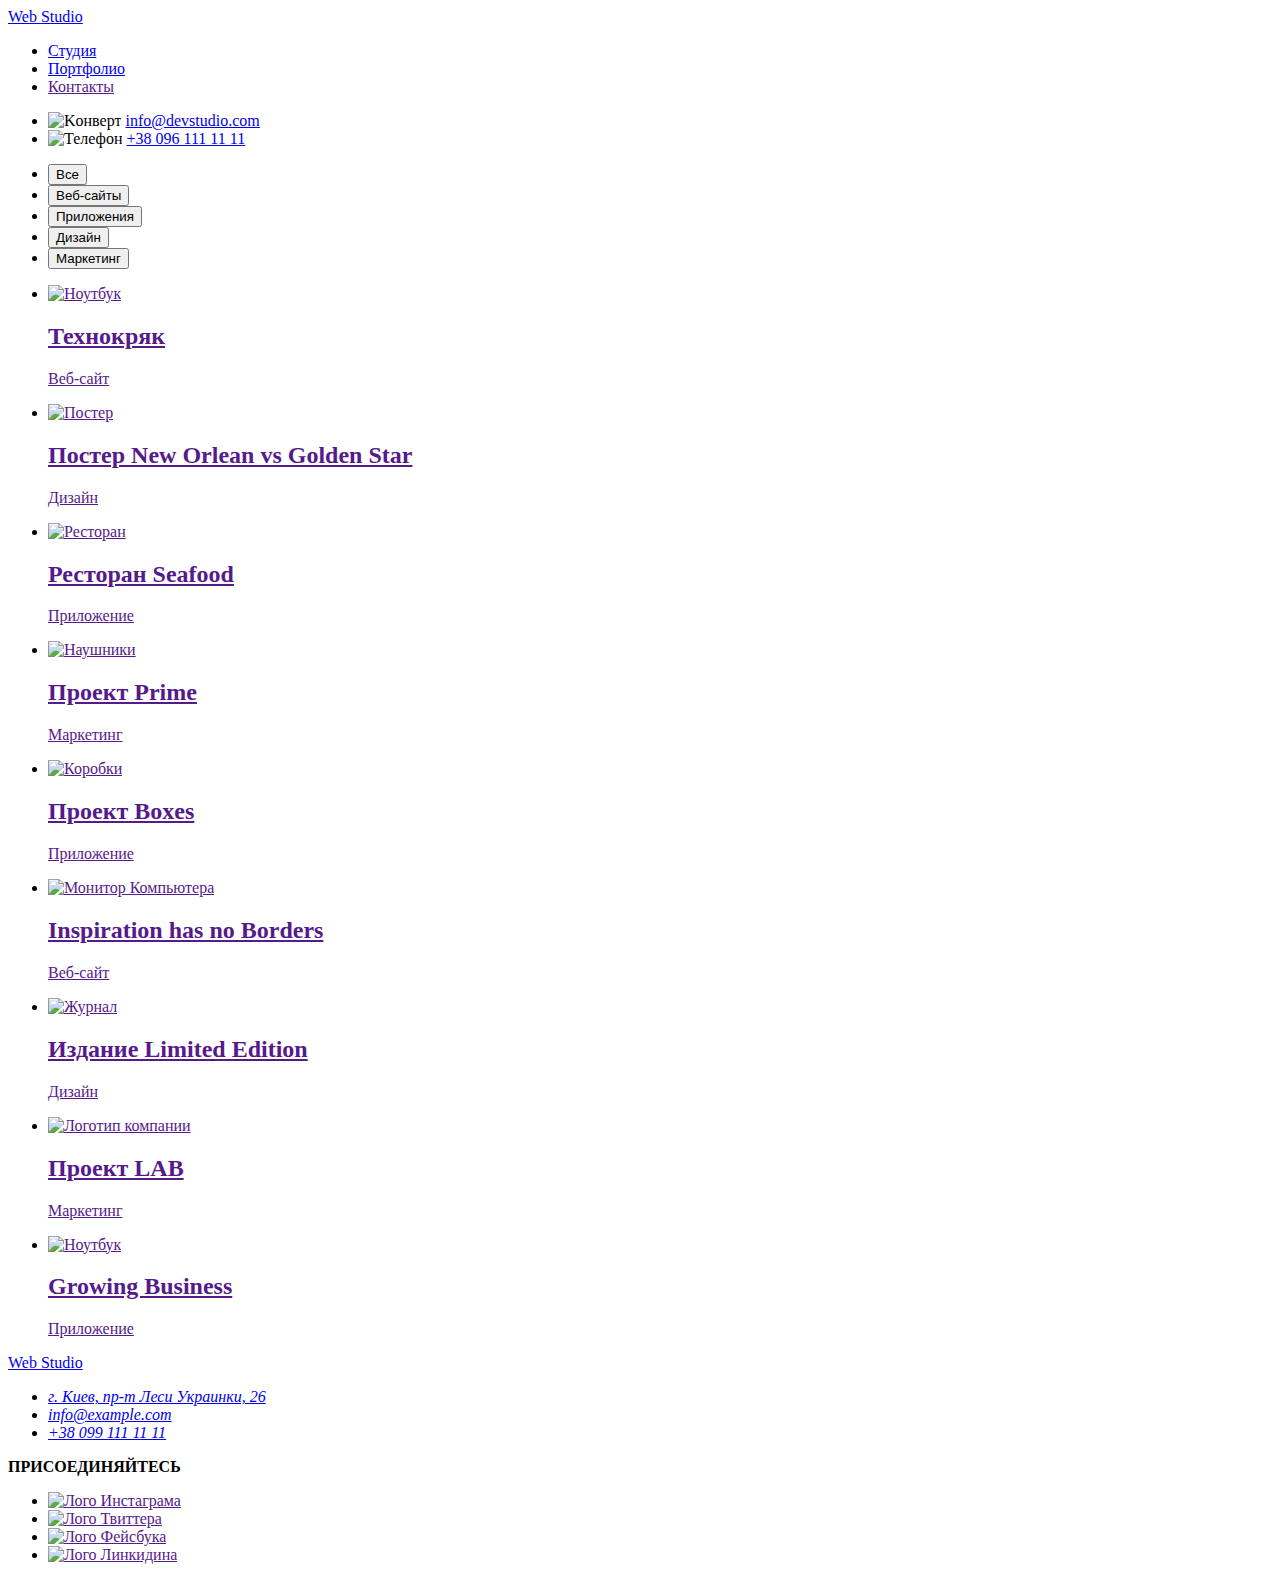
==== portfolio.html @ 47ca25a6 "Upload html and css" ====
<!DOCTYPE html>
<html lang="ru">
  <head>
    <meta charset="UTF-8" />
    <meta name="viewport" content="width=device-width, initial-scale=1.0" />
    <title>Web Studio</title>
    <link
      href="https://fonts.googleapis.com/css2?family=Raleway:wght@700&family=Roboto:wght@400;500;700;900&display=swap"
      rel="stylesheet"
    />
    <link rel="stylesheet" href="./css/normalize.css" />
    <link rel="stylesheet" href="./css/style.css" />
  </head>
  <body>
    <!--Hat of website-->
    <header class="header">
      <div class="top-navigation container">
        <nav class="top-nav">
          <a href="./index.html" aria-label="Лого" lang="en" class="logo">
            <span class="bluesidelogo"> Web </span> Studio
          </a>
          <ul class="site-nav">
            <li class="item">
              <a href="./index.html" class="link"> Студия </a>
            </li>
            <li class="item">
              <a href="./portfolio.html" class="link current">Портфолио</a>
            </li>
            <li class="item"><a href="" class="link">Контакты</a></li>
          </ul>
        </nav>
        <ul class="contacts-list">
          <li class="item">
            <img src="./img/envelope(hover)1.svg" alt="Koнверт" />
            <a href="mailto:info@devstudio.com" class="contacts">
              info@devstudio.com
            </a>
          </li>
          <li class="item">
            <img src="./img/phone1.svg" alt="Телефон" />
            <a href="tel:+380961111111" class="contacts"> +38 096 111 11 11 </a>
          </li>
        </ul>
      </div>
    </header>
    <!-- Main -->
    <main>
      <section class="portfolio-section-style">
        <h1 hidden>Portfolio</h1>
        <!--Portfolio filter-->
        <ul class="portfolio-button section">
          <li class="button-port">
            <button type="button" class="button">Все</button>
          </li>
          <li class="button-port">
            <button type="button" class="button">Веб-сайты</button>
          </li>
          <li class="button-port">
            <button type="button" class="button">Приложения</button>
          </li>
          <li class="button-port">
            <button type="button" class="button">Дизайн</button>
          </li>
          <li class="button-port">
            <button type="button" class="button">Маркетинг</button>
          </li>
        </ul>
        <!--Portfolio-->
        <ul class="portfolio-works-list">
          <li class="portfolio-works">
            <a href="" class="works">
              <img
                src="./img/portfolio/first.jpg"
                alt="Ноутбук"
                height="294"
                width="370"
              />
              <h2 class="portfolio-title">Технокряк</h2>
              <p class="section-descrp">Веб-сайт</p>
              <p hidden>
                Технокряк это современная площадка распространения коронавируса.
                Компании используют эту платформу для цифрового шпионажа и атак
                на защищённые сервера конкурентов.
              </p>
            </a>
          </li>
          <li class="portfolio-works">
            <a href="" class="works">
              <img
                src="./img/portfolio/neworlean.jpg "
                alt="Постер"
                height="294"
                width="370"
              />
              <h2 class="portfolio-title">
                Постер New Orlean vs Golden Star
              </h2>
              <p class="section-descrp">Дизайн</p>
              <p hidden>
                Технокряк это современная площадка распространения коронавируса.
                Компании используют эту платформу для цифрового шпионажа и атак
                на защищённые сервера конкурентов.
              </p>
            </a>
          </li>
          <li class="portfolio-works">
            <a href="" class="works">
              <img
                src="./img/portfolio/seafood.jpg"
                alt="Ресторан"
                height="294"
                width="370"
              />
              <h2 class="portfolio-title">Ресторан Seafood</h2>
              <p class="section-descrp">Приложение</p>
              <p hidden>
                Технокряк это современная площадка распространения коронавируса.
                Компании используют эту платформу для цифрового шпионажа и атак
                на защищённые сервера конкурентов.
              </p>
            </a>
          </li>
          <li class="portfolio-works">
            <a href="" class="works">
              <img
                src="./img/portfolio/prime.jpg"
                alt="Наушники"
                height="294"
                width="370"
              />
              <h2 class="portfolio-title">Проект Prime</h2>
              <p class="section-descrp">Маркетинг</p>
              <p hidden>
                Технокряк это современная площадка распространения коронавируса.
                Компании используют эту платформу для цифрового шпионажа и атак
                на защищённые сервера конкурентов.
              </p>
            </a>
          </li>
          <li class="portfolio-works">
            <a href="" class="works">
              <img
                src="./img/portfolio/boxes.jpg"
                alt="Коробки"
                height="294"
                width="370"
              />
              <h2 class="portfolio-title">Проект Boxes</h2>
              <p class="section-descrp">Приложение</p>
              <p hidden>
                Технокряк это современная площадка распространения коронавируса.
                Компании используют эту платформу для цифрового шпионажа и атак
                на защищённые сервера конкурентов.
              </p>
            </a>
          </li>
          <li class="portfolio-works">
            <a href="" class="works">
              <img
                src="./img/portfolio/borders.jpg"
                alt="Монитор Компьютера"
                height="294"
                width="370"
              />
              <h2 class="portfolio-title">Inspiration has no Borders</h2>
              <p class="section-descrp">Веб-сайт</p>
              <p hidden>
                Технокряк это современная площадка распространения коронавируса.
                Компании используют эту платформу для цифрового шпионажа и атак
                на защищённые сервера конкурентов.
              </p>
            </a>
          </li>
          <li class="portfolio-works">
            <a href="" class="works">
              <img
                src="./img/portfolio/edition.jpg"
                alt="Журнал"
                height="294"
                width="370"
              />
              <h2 class="portfolio-title">Издание Limited Edition</h2>
              <p class="section-descrp">Дизайн</p>
              <p hidden>
                Технокряк это современная площадка распространения коронавируса.
                Компании используют эту платформу для цифрового шпионажа и атак
                на защищённые сервера конкурентов.
              </p>
            </a>
          </li>
          <li class="portfolio-works">
            <a href="" class="works">
              <img
                src="./img/portfolio/lab.jpg"
                alt="Логотип компании"
                height="294"
                width="370"
              />
              <h2 class="portfolio-title">Проект LAB</h2>
              <p class="section-descrp">Маркетинг</p>
              <p hidden>
                Технокряк это современная площадка распространения коронавируса.
                Компании используют эту платформу для цифрового шпионажа и атак
                на защищённые сервера конкурентов.
              </p>
            </a>
          </li>
          <li class="portfolio-works">
            <a href="" class="works">
              <img
                src="./img/portfolio/business.jpg"
                alt="Ноутбук"
                height="294"
                width="370"
              />
              <h2 class="portfolio-title">Growing Business</h2>
              <p class="section-descrp">Приложение</p>
              <p hidden>
                Технокряк это современная площадка распространения коронавируса.
                Компании используют эту платформу для цифрового шпионажа и атак
                на защищённые сервера конкурентов.
              </p>
            </a>
          </li>
        </ul>
      </section>
    </main>
    <!-- Footer-->
    <footer class="footer">
      <div class="container">
        <div class="footer-logo">
          <div class="left-side-logo">
            <a href="./index.html" lang="en" class="whitelogo">
              <span class="bluesidelogo">Web</span> Studio
            </a>
          </div>
          <address class="address">
            <ul class="address-list">
              <li>
                <a
                  href="https://goo.gl/maps/Nmf4giyLiauQaxNX7"
                  target="blank"
                  class="addresslink"
                  >г. Киев, пр-т Леси Украинки, 26</a
                >
              </li>
              <li>
                <a
                  href="mailto:info@example.com"
                  class="addresslink addresscolor"
                >
                  info@example.com
                </a>
              </li>
              <li>
                <a href="tel:+380991111111" class="addresslink addresscolor">
                  +38 099 111 11 11
                </a>
              </li>
            </ul>
          </address>
        </div>
        <div class="fotter-join-us">
          <div class="join-us">
            <b class="footer-sent">
              ПРИСОЕДИНЯЙТЕСЬ
            </b>
          </div>
          <ul class="footer-social">
            <li class="footer-social-list">
              <div class="instagram">
                <a href="" aria-label="Instagram" class="social-network">
                  <img
                    src="./img/social-media/instagram 2.svg"
                    alt="Лого Инстаграма"
                  />
                </a>
              </div>
            </li>
            <li class="footer-social-list">
              <div class="twitter">
                <a href="" aria-label="Twitter" class="social-network">
                  <img
                    src="./img/social-media/twitter 1.svg"
                    alt="Лого Твиттера"
                  />
                </a>
              </div>
            </li>
            <li class="footer-social-list">
              <div class="facebook">
                <a href="" aria-label="Facebook" class="social-network">
                  <img
                    src="./img/social-media/facebook 1.svg"
                    alt="Лого Фейсбука"
                  />
                </a>
              </div>
            </li>
            <li class="footer-social-list">
              <div class="linkedin">
                <a href="" aria-label="Linkedin" class="social-network">
                  <img
                    src="./img/social-media/linkedin 1.svg"
                    alt="Лого Линкидина"
                  />
                </a>
              </div>
            </li>
          </ul>
        </div>
      </div>
    </footer>
  </body>
</html>
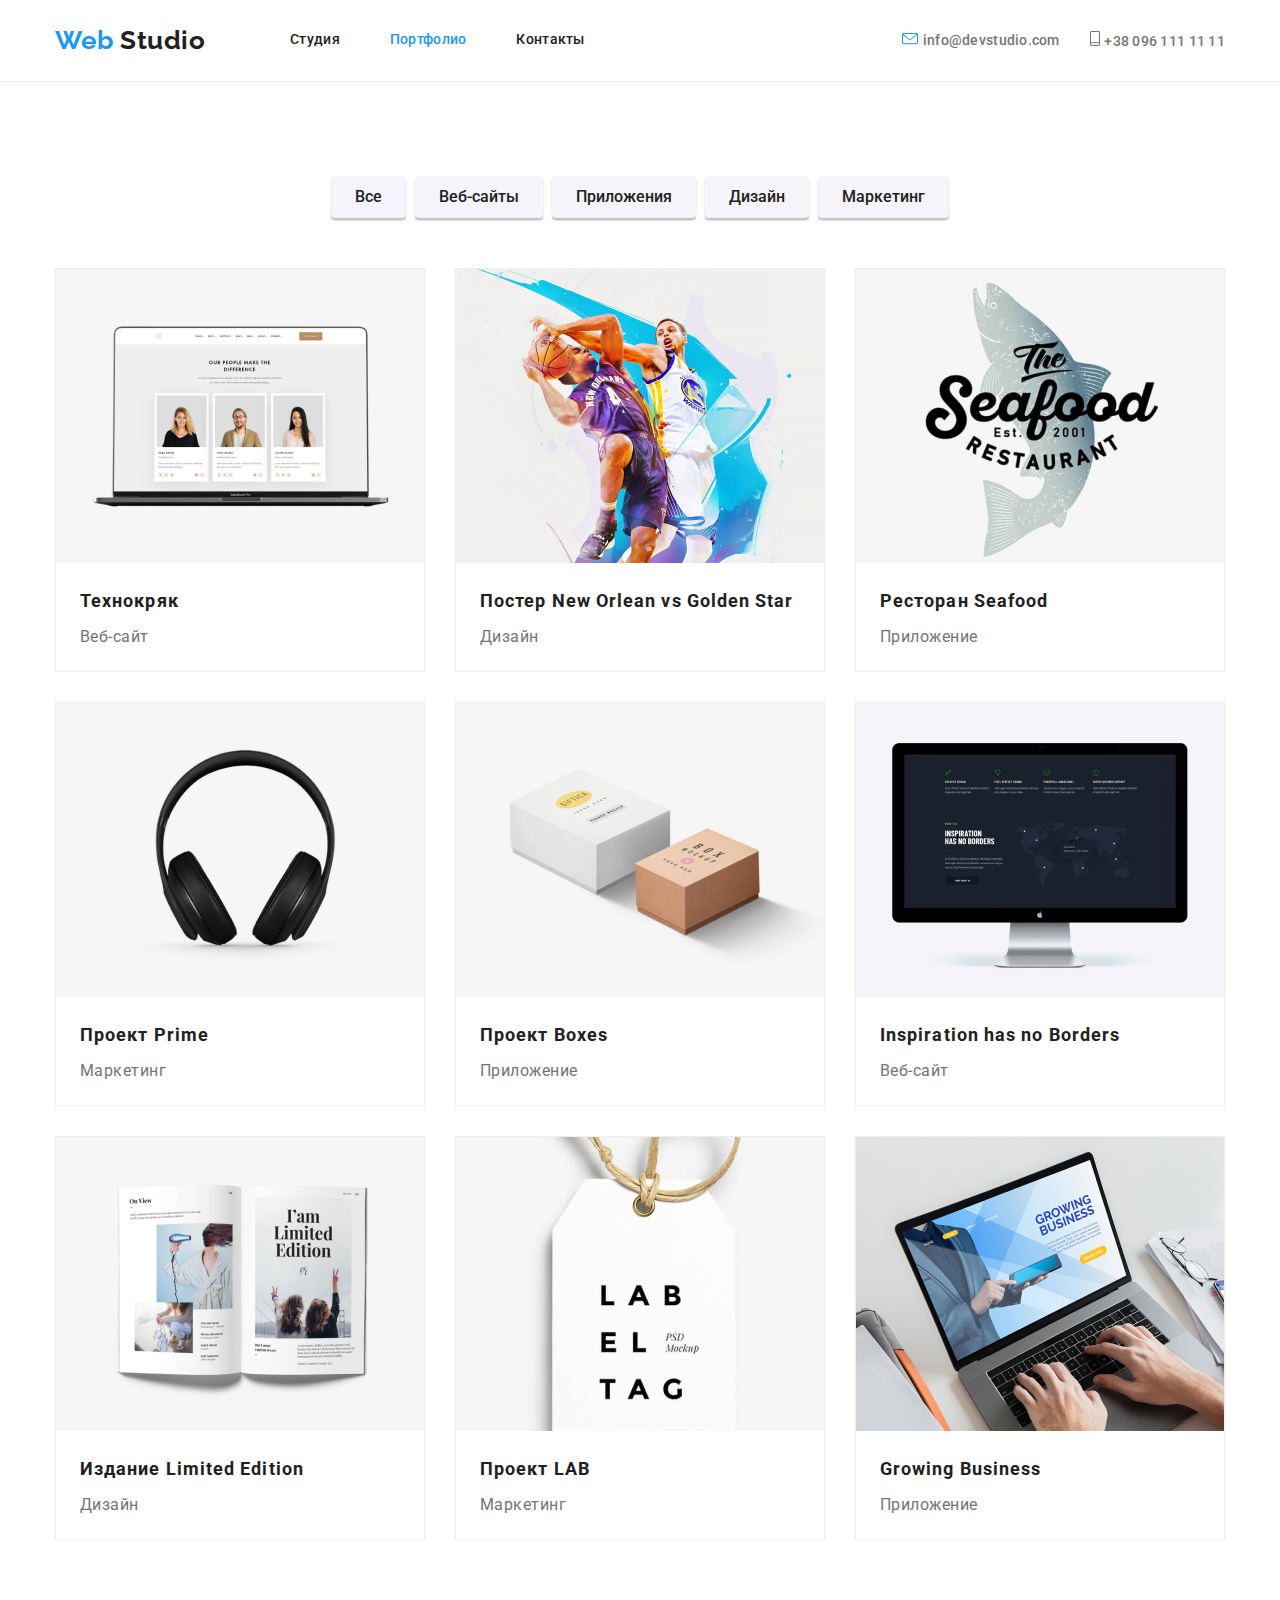
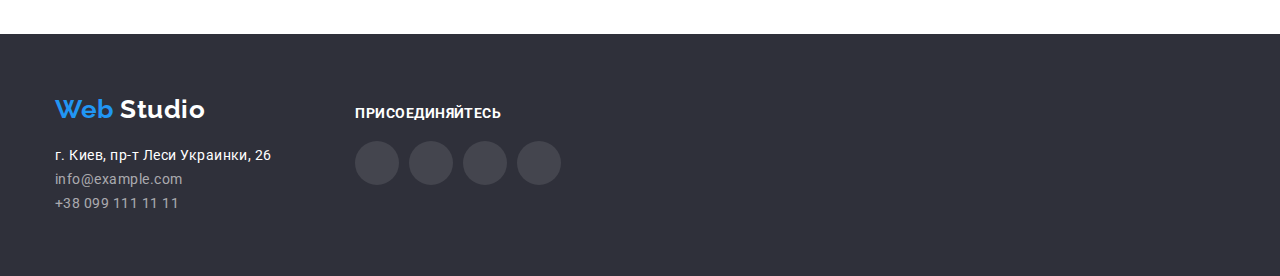
==== commit 1373fcf2: "Update html" ====
--- a/portfolio.html
+++ b/portfolio.html
@@ -268,44 +268,24 @@
           </div>
           <ul class="footer-social">
             <li class="footer-social-list">
-              <div class="instagram">
-                <a href="" aria-label="Instagram" class="social-network">
-                  <img
-                    src="./img/social-media/instagram 2.svg"
-                    alt="Лого Инстаграма"
-                  />
-                </a>
-              </div>
-            </li>
-            <li class="footer-social-list">
-              <div class="twitter">
-                <a href="" aria-label="Twitter" class="social-network">
-                  <img
-                    src="./img/social-media/twitter 1.svg"
-                    alt="Лого Твиттера"
-                  />
-                </a>
-              </div>
-            </li>
-            <li class="footer-social-list">
-              <div class="facebook">
-                <a href="" aria-label="Facebook" class="social-network">
-                  <img
-                    src="./img/social-media/facebook 1.svg"
-                    alt="Лого Фейсбука"
-                  />
-                </a>
-              </div>
-            </li>
-            <li class="footer-social-list">
-              <div class="linkedin">
-                <a href="" aria-label="Linkedin" class="social-network">
-                  <img
-                    src="./img/social-media/linkedin 1.svg"
-                    alt="Лого Линкидина"
-                  />
-                </a>
-              </div>
+              <a
+                href=""
+                aria-label="Instagram"
+                class="social-network instagram"
+              >
+              </a>
+            </li>
+            <li class="footer-social-list">
+              <a href="" aria-label="Twitter" class="social-network twitter">
+              </a>
+            </li>
+            <li class="footer-social-list">
+              <a href="" aria-label="Facebook" class="social-network facebook">
+              </a>
+            </li>
+            <li class="footer-social-list">
+              <a href="" aria-label="Linkedin" class="social-network linkedin">
+              </a>
             </li>
           </ul>
         </div>
--- a/css/style.css
+++ b/css/style.css
@@ -0,0 +1,625 @@
+:root {
+  --main-font: "Roboto", sans-serif;
+  --secondary-font: "Raleway", sans-serif;
+  --primary-text-color: #757575;
+  --title-text-color: #212121;
+  --accent-color: #2196f3;
+  --background-color: #ffffff;
+  --backgroud-our-team: #f5f4fa;
+  --fotter-color: #2f303a;
+}
+html {
+  box-sizing: border-box;
+}
+body {
+  color: var(--primary-text-color);
+  background-color: var(--background-color);
+
+  font-family: var(--main-font);
+  letter-spacing: 0.03em;
+}
+ul {
+  margin: 0;
+  padding: 0;
+  list-style: none;
+  font-family: var(--main-font);
+}
+.examples img,
+.features img,
+.our-job img,
+.our-people img,
+.social-media-team img,
+.our-clients img,
+.portfolio-works img {
+  display: block;
+}
+.container {
+  width: 1170px;
+  padding-right: 15px;
+  padding-left: 15px;
+  margin-left: auto;
+  margin-right: auto;
+}
+.button,
+.hero-button {
+  font-family: inherit;
+
+  cursor: pointer;
+}
+/* Logo */
+.logo,
+.whitelogo {
+  color: var(--title-text-color);
+
+  font-family: var(--secondary-font);
+  font-style: normal;
+  letter-spacing: 0.02em;
+  font-weight: 700;
+  font-size: 26px;
+  line-height: 1.19;
+  text-decoration: none;
+}
+.bluesidelogo {
+  color: var(--accent-color);
+  font-style: normal;
+}
+/* Site Nav */
+.header {
+  border-bottom: 1px solid #ececec;
+}
+
+.top-nav {
+  display: flex;
+  align-items: center;
+}
+.top-navigation {
+  display: flex;
+  align-items: center;
+  justify-content: center;
+
+  padding-top: 25px;
+  padding-bottom: 25px;
+}
+.site-nav {
+  display: flex;
+  margin-left: 85px;
+}
+.link {
+  display: block;
+}
+
+.site-nav .item .current {
+  color: var(--accent-color);
+  text-decoration: none;
+}
+/* .current::after {
+  display: block;
+  content: "";
+  width: 47px;
+  height: 4px;
+  background: #2196f3;
+  border-radius: 2px;
+  margin-top: 28px;
+} */
+.site-nav .item + .item {
+  margin-left: 50px;
+}
+.site-nav .link,
+.contacts {
+  color: var(--title-text-color);
+
+  letter-spacing: 0.02em;
+  font-weight: 500;
+  font-size: 14px;
+  line-height: 1.14;
+  text-decoration: none;
+
+  cursor: pointer;
+}
+.site-nav .link:hover,
+.site-nav .link:focus,
+.contacts:hover,
+.contacts:focus {
+  color: var(--accent-color);
+}
+/* Contacts */
+.contacts-list {
+  display: flex;
+  margin-left: auto;
+}
+.contacts-list .item + .item {
+  margin-left: 30px;
+}
+.contacts {
+  color: var(--primary-text-color);
+}
+
+/* Hero */
+.hero {
+  padding-top: 200px;
+  padding-bottom: 200px;
+  text-align: center;
+}
+.hero-img {
+  margin-left: auto;
+  margin-right: auto;
+  height: 600px;
+  background-image: linear-gradient(
+    to bottom rgba(47, 48, 58, 0.8),
+    rgba(47, 48, 58, 0.8),
+    url("../img/header-img.jpg")
+  );
+  background-color: #2f303a;
+  background-size: cover;
+  background-repeat: no-repeat;
+  background-position: center;
+}
+.hero-title {
+  margin-top: 0;
+  margin-bottom: 30px;
+  width: 696px;
+  height: 120px;
+  margin-left: auto;
+  margin-right: auto;
+
+  color: var(--background-color);
+
+  font-family: var(--main-font);
+  font-weight: 900;
+  font-size: 44px;
+  line-height: 1.4;
+  letter-spacing: 0.06em;
+  text-align: center;
+  text-transform: uppercase;
+}
+.hero-button {
+  min-width: 50px;
+
+  border-radius: 4px;
+  padding: 10px 32px;
+
+  color: var(--background-color);
+  background-color: var(--accent-color);
+  box-shadow: 0px 4px 4px rgba(0, 0, 0, 0.15);
+  border: transparent;
+
+  font-family: var(--main-font);
+  letter-spacing: 0.06em;
+  font-weight: 700;
+  font-size: 16px;
+  line-height: 1.88;
+  align-items: center;
+  text-align: center;
+}
+/* Sections */
+.section-title {
+  color: var(--title-text-color);
+  margin-top: 0;
+
+  font-weight: 700;
+  font-size: 36px;
+  line-height: 1.16;
+  text-align: center;
+}
+/* Features, What we are doing */
+.feauturesec {
+  display: flex;
+  justify-content: center;
+  align-items: center;
+
+  width: 1170px;
+  padding-right: 15px;
+  padding-left: 15px;
+  margin-left: auto;
+  margin-right: auto;
+
+  padding-top: 94px;
+  padding-bottom: 47px;
+}
+.features-list::before {
+  display: block;
+  content: " ";
+  height: 120px;
+  background-color: #f5f4fa;
+  border-radius: 4px;
+
+  background-repeat: no-repeat;
+  background-position: center;
+}
+.sputnik::before {
+  background-image: url(../img/sputnik1.svg);
+}
+.clocks::before {
+  background-image: url(../img/clocks1.svg);
+}
+.laptop::before {
+  background-image: url(../img/laptop1.svg);
+}
+.human::before {
+  background-image: url(../img/human1.svg);
+}
+.features .features-list + .features-list {
+  margin-left: 30px;
+}
+.features-text {
+  margin-right: 0;
+  margin-top: 0;
+  margin-bottom: 0;
+  width: 270px;
+}
+.features .title,
+.picturetext {
+  margin-top: 0;
+  color: var(--title-text-color);
+
+  font-weight: 700;
+  font-size: 14px;
+  line-height: 1.14;
+}
+.picturetext {
+  margin-bottom: 0px;
+}
+.features-list .title {
+  margin-top: 30px;
+  margin-bottom: 10px;
+
+  text-transform: uppercase;
+}
+.features > li > p {
+  font-weight: 400;
+  font-size: 14px;
+  line-height: 1.7;
+}
+.features {
+  display: flex;
+  align-items: center;
+}
+/* What we are doing */
+.our-job {
+  padding-top: 47px;
+  padding-bottom: 94px;
+}
+.examples .examples-list + .examples-list {
+  margin-left: 30px;
+}
+.examples {
+  display: flex;
+  justify-content: center;
+}
+.picturetext {
+  color: var(--background-color);
+  background-color: rgba(47, 48, 58, 0.8);
+
+  text-transform: uppercase;
+  text-align: center;
+}
+/* Our team */
+.our-team {
+  padding-top: 94px;
+  padding-bottom: 94px;
+
+  background-color: var(--backgroud-our-team);
+}
+.our-people,
+.our-clients {
+  display: flex;
+  justify-content: center;
+  align-items: center;
+}
+.our-people {
+  width: 1170px;
+  padding-left: 15px;
+  padding-right: 15px;
+  margin-left: auto;
+  margin-right: auto;
+}
+.our-people .team-list + .team-list {
+  margin-left: 30px;
+}
+.profession {
+  margin-top: 0;
+  margin-bottom: 16px;
+
+  font-weight: 400;
+  font-size: 16px;
+  line-height: 1.2;
+  text-align: center;
+}
+.nametitle {
+  margin-top: 30px;
+  margin-bottom: 10px;
+
+  color: var(--title-text-color);
+
+  font-weight: 500;
+  font-size: 16px;
+  line-height: 19px;
+  text-align: center;
+}
+.team-list {
+  width: 270px;
+
+  align-items: center;
+  text-align: center;
+
+  background: #ffffff;
+  box-shadow: 0px 2px 1px rgba(0, 0, 0, 0.2), 0px 1px 1px rgba(0, 0, 0, 0.14),
+    0px 1px 3px rgba(0, 0, 0, 0.12);
+  border-radius: 0px 0px 4px 4px;
+}
+/* Social Media for our team */
+.social-media-team {
+  display: flex;
+  justify-content: center;
+  align-items: center;
+
+  padding: 0 36px 44px 34px;
+}
+.team-sm-list:not(:last-child) {
+  margin-right: 10px;
+}
+.team-sm-list > a {
+  display: block;
+}
+/* Our Clients */
+.clients {
+  padding-top: 94px;
+  padding-bottom: 94px;
+}
+
+.clients > .container {
+  width: 1187px;
+}
+.our-clients li {
+  border: 1px solid #afb1b8;
+  box-sizing: border-box;
+  border-radius: 4px;
+}
+.clients-list a :hover,
+.clients-list a :focus {
+  color: var(--accent-color);
+}
+.clients-list a {
+  display: flex;
+  justify-content: center;
+  align-items: center;
+
+  width: 170px;
+  height: 90px;
+}
+
+.our-clients .clients-list + .clients-list {
+  margin-left: 30px;
+}
+/* Footer */
+.footer {
+  padding-top: 60px;
+  padding-bottom: 60px;
+  background-color: var(--fotter-color);
+}
+
+.left-side-logo {
+  display: block;
+  margin-right: 150px;
+  margin-left: 0;
+  margin-bottom: 20px;
+}
+
+.footer .container {
+  display: flex;
+  align-items: baseline;
+}
+.whitelogo,
+.addresslink,
+.footer-sent {
+  color: var(--background-color);
+  font-style: normal;
+}
+.address {
+  font-style: normal;
+}
+.addresslink {
+  margin-top: 0;
+  margin-bottom: 9px;
+
+  font-weight: 400;
+  font-size: 14px;
+  line-height: 1.7;
+  text-decoration: none;
+}
+.addresscolor {
+  color: rgba(255, 255, 255, 0.6);
+}
+
+.footer-sent {
+  text-transform: uppercase;
+  font-weight: 700;
+  font-size: 14px;
+  line-height: 1.14;
+}
+.join-us {
+  margin-bottom: 20px;
+}
+.footer-join-us,
+.footer-social {
+  display: flex;
+}
+footer-social {
+  justify-content: center;
+  align-items: center;
+}
+.social-network,
+.footer-sent {
+  display: block;
+}
+.footer-social-list:not(:last-child) {
+  margin-right: 10px;
+}
+.social-network {
+  text-decoration: none;
+  width: 44px;
+  height: 44px;
+  margin-right: 0;
+  margin-left: 0;
+
+  background-color: rgba(255, 255, 255, 0.1);
+  background-repeat: no-repeat;
+  background-position: center;
+  border-radius: 100px;
+}
+.footer-social-list .instagram {
+  background-image: url(../img/social-media/white-social-media/instagram.svg);
+}
+.footer-social-list .twitter {
+  background-image: url(../img/social-media/white-social-media/twitter.svg);
+}
+.footer-social-list .facebook {
+  background-image: url(../img/social-media/white-social-media/facebook.svg);
+}
+.footer-social-list .linkedin {
+  background-image: url(../img/social-media/white-social-media/linkedin.svg);
+}
+.footer-button {
+  display: inline-flex;
+  width: 200px;
+  height: 50px;
+  min-width: 50px;
+
+  border-radius: 4px;
+  padding: 13px 0px 13px 29px;
+
+  align-items: center;
+  text-align: center;
+
+  color: var(--background-color);
+  background-color: var(--accent-color);
+  box-shadow: 0px 4px 4px rgba(0, 0, 0, 0.15);
+  border: transparent;
+
+  font-family: var(--main-font);
+  letter-spacing: 0.06em;
+  font-weight: 700;
+  font-size: 16px;
+  line-height: 1.8;
+
+  color: #ffffff;
+  cursor: pointer;
+}
+.footer-button:focus {
+  background-color: var(--accent-color);
+}
+.footer-button::after {
+  display: inline-block;
+  content: "";
+  width: 24px;
+  height: 24px;
+  background-image: url(../img/social-media/white-social-media/telegram.svg);
+  background-position: center;
+  background-repeat: no-repeat;
+  background-size: contain;
+  margin-right: 0;
+  margin-left: 10px;
+}
+
+/* Portfolio */
+/* Portfolio filter */
+.section .button {
+  color: var(--title-text-color);
+  background-color: var(--backgroud-our-team);
+
+  font-weight: 500;
+  font-size: 16px;
+  line-height: 1.6;
+  text-align: center;
+}
+.button {
+  border-color: transparent;
+  box-shadow: 0px 2px 2px rgba(0, 0, 0, 0.12), 0px 1px 2px rgba(0, 0, 0, 0.08),
+    0px 3px 1px rgba(0, 0, 0, 0.1);
+  border-radius: 4px;
+  padding: 6px 22px;
+
+  outline: none;
+  cursor: pointer;
+}
+.section .button:hover,
+.section .button:focus {
+  color: var(--background-color);
+  background-color: var(--accent-color);
+}
+.portfolio-button {
+  display: flex;
+  justify-content: center;
+  align-items: center;
+  margin-bottom: 50px;
+}
+.button {
+  min-width: 50px;
+}
+.button-port:not(:last-child):not(:last-child) {
+  margin-right: 9px;
+}
+
+/* Portfolio */
+.portfolio-section-style {
+  padding-top: 94px;
+  padding-bottom: 94px;
+
+  width: 1170px;
+  padding-right: 15px;
+  padding-left: 15px;
+  margin-left: auto;
+  margin-right: auto;
+}
+
+.portfolio-works-list {
+  display: flex;
+  flex-wrap: wrap;
+}
+.portfolio-works {
+  margin-right: 30px;
+  width: 370px;
+  height: 404px;
+
+  box-sizing: border-box;
+  background: #ffffff;
+  border: 1px solid #eeeeee;
+}
+.portfolio-works:nth-child(3n) {
+  margin-right: 0;
+}
+.portfolio-works:not(:nth-last-child(-n + 3)) {
+  margin-bottom: 30px;
+}
+.works {
+  text-decoration: none;
+}
+.portfolio-works {
+  overflow: hidden;
+}
+
+.portfolio-title {
+  margin-top: 20px;
+  margin-bottom: 4px;
+  color: var(--title-text-color);
+  padding-left: 24px;
+  padding-right: 24px;
+
+  font-weight: 700;
+  font-size: 18px;
+  line-height: 2;
+  letter-spacing: 0.06em;
+  text-decoration: none;
+}
+.section-descrp {
+  margin-top: 0;
+  margin-bottom: 0;
+
+  padding-left: 24px;
+  padding-right: 24px;
+
+  font-weight: 400;
+  font-size: 16px;
+  line-height: 1.8;
+  color: var(--primary-text-color);
+}
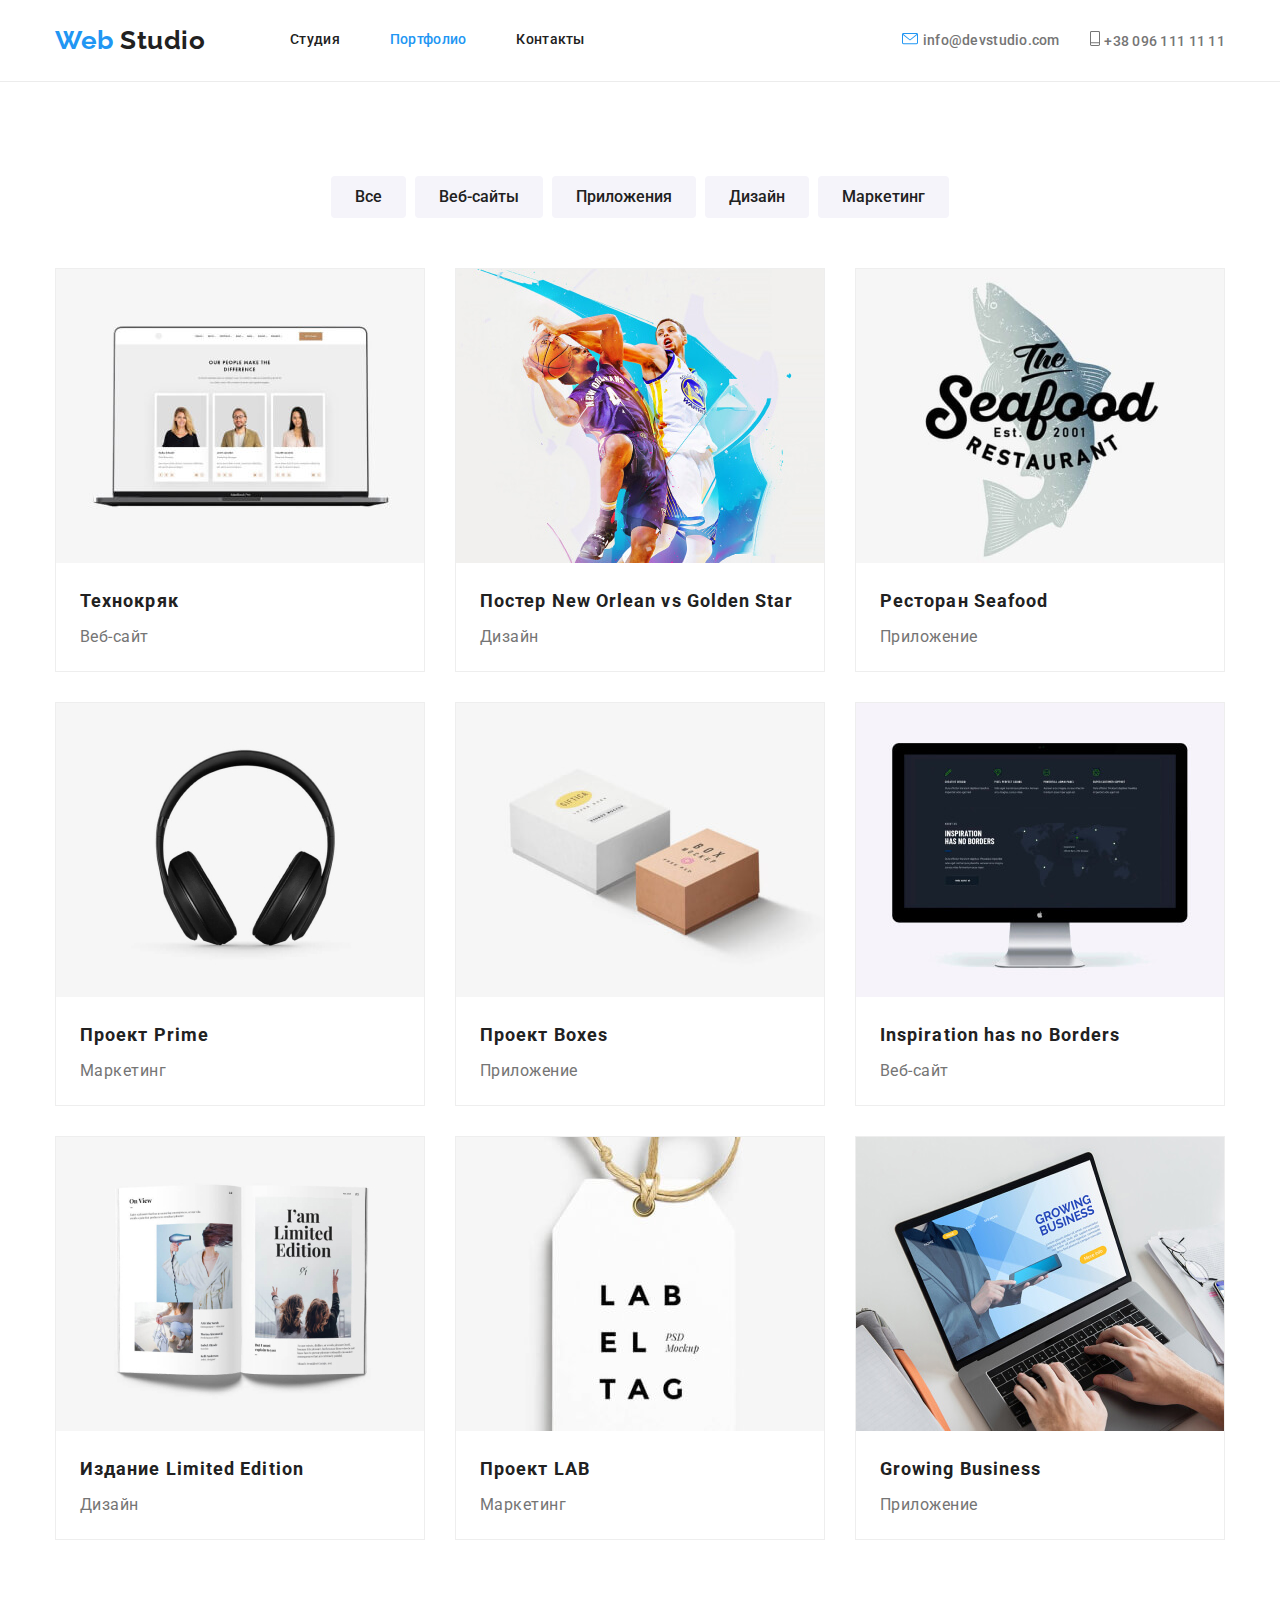
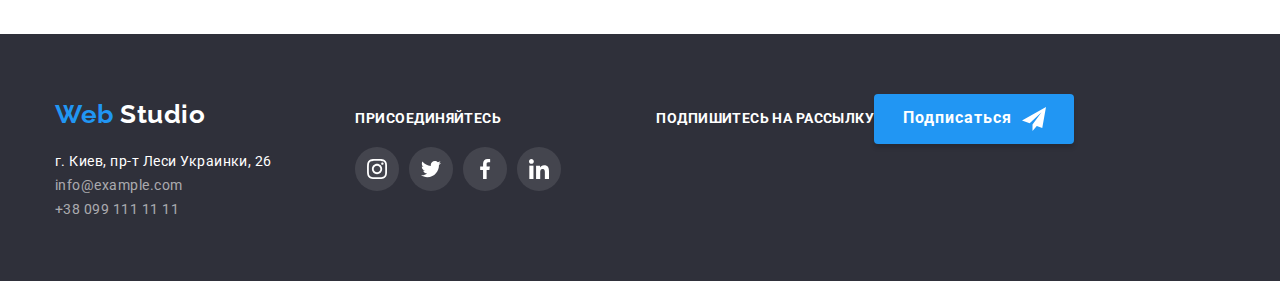
==== commit 47f6b1cd: "update html and css" ====
--- a/portfolio.html
+++ b/portfolio.html
@@ -289,6 +289,8 @@
             </li>
           </ul>
         </div>
+        <p class="mailing">Подпишитесь на рассылку</p>
+        <button type="button" class="footer-button">Подписаться</button>
       </div>
     </footer>
   </body>
--- a/css/style.css
+++ b/css/style.css
@@ -92,7 +92,7 @@
   color: var(--accent-color);
   text-decoration: none;
 }
-/* .current::after {
+/* .current::after { 
   display: block;
   content: "";
   width: 47px;
@@ -100,7 +100,7 @@
   background: #2196f3;
   border-radius: 2px;
   margin-top: 28px;
-} */
+}*/
 .site-nav .item + .item {
   margin-left: 50px;
 }
@@ -436,6 +436,7 @@
   font-weight: 700;
   font-size: 14px;
   line-height: 1.14;
+  margin-right: 155px;
 }
 .join-us {
   margin-bottom: 20px;
@@ -478,6 +479,16 @@
 }
 .footer-social-list .linkedin {
   background-image: url(../img/social-media/white-social-media/linkedin.svg);
+}
+.mailing {
+  display: inline;
+  font-weight: 700;
+  font-size: 14px;
+  line-height: 1.14em;
+  letter-spacing: 0.03em;
+  text-transform: uppercase;
+
+  color: #ffffff;
 }
 .footer-button {
   display: inline-flex;
@@ -534,8 +545,7 @@
 }
 .button {
   border-color: transparent;
-  box-shadow: 0px 2px 2px rgba(0, 0, 0, 0.12), 0px 1px 2px rgba(0, 0, 0, 0.08),
-    0px 3px 1px rgba(0, 0, 0, 0.1);
+
   border-radius: 4px;
   padding: 6px 22px;
 
@@ -546,6 +556,8 @@
 .section .button:focus {
   color: var(--background-color);
   background-color: var(--accent-color);
+  box-shadow: 0px 2px 2px rgba(0, 0, 0, 0.12), 0px 1px 2px rgba(0, 0, 0, 0.08),
+    0px 3px 1px rgba(0, 0, 0, 0.1);
 }
 .portfolio-button {
   display: flex;
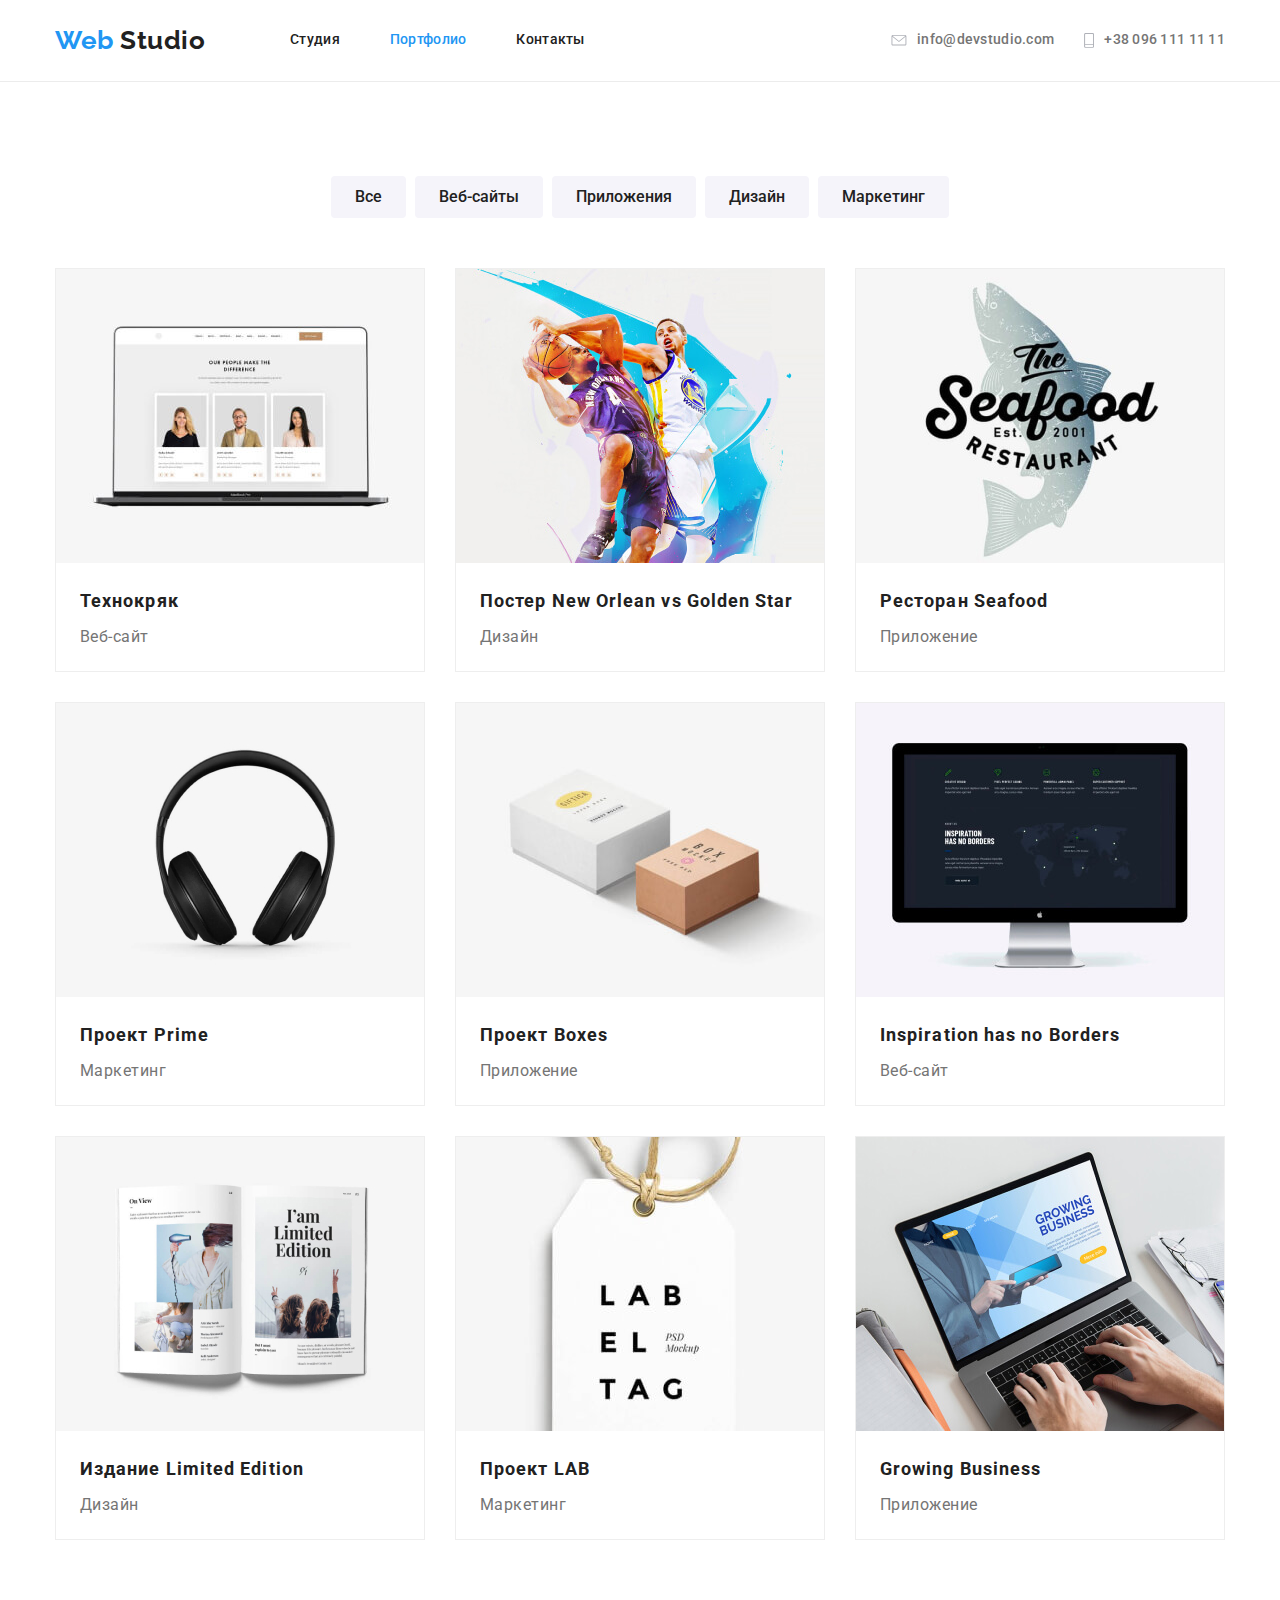
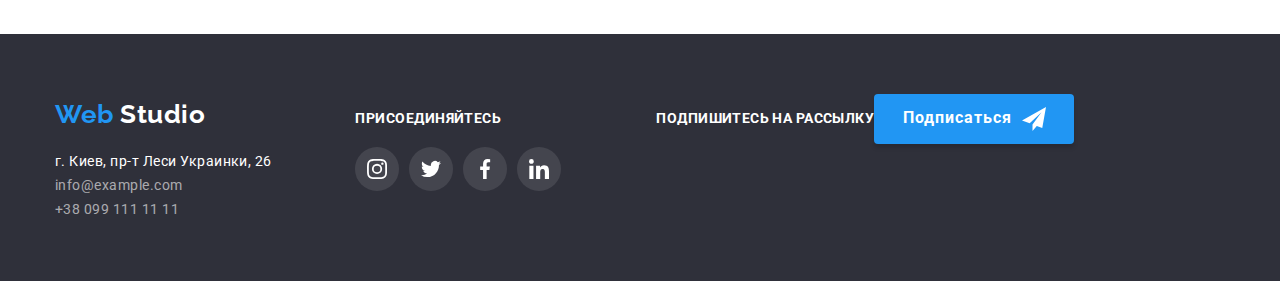
==== commit 2fcfbe57: "img and sprite update" ====
--- a/portfolio.html
+++ b/portfolio.html
@@ -31,13 +31,17 @@
         </nav>
         <ul class="contacts-list">
           <li class="item">
-            <img src="./img/envelope(hover)1.svg" alt="Koнверт" />
+            <svg class="contacts-icon" width="16" height="11.2">
+              <use href="./img/sprite/sprite.svg#icon-envelopehover1"></use>
+            </svg>
             <a href="mailto:info@devstudio.com" class="contacts">
               info@devstudio.com
             </a>
           </li>
           <li class="item">
-            <img src="./img/phone1.svg" alt="Телефон" />
+            <svg class="contacts-icon" width="10" height="14.94">
+              <use href="./img/sprite/sprite.svg#icon-phone1"></use>
+            </svg>
             <a href="tel:+380961111111" class="contacts"> +38 096 111 11 11 </a>
           </li>
         </ul>
--- a/css/style.css
+++ b/css/style.css
@@ -92,15 +92,16 @@
   color: var(--accent-color);
   text-decoration: none;
 }
-/* .current::after { 
+/* .current::after {
   display: block;
   content: "";
   width: 47px;
   height: 4px;
   background: #2196f3;
   border-radius: 2px;
-  margin-top: 28px;
-}*/
+   margin-top: 28px;
+} */
+
 .site-nav .item + .item {
   margin-left: 50px;
 }
@@ -126,6 +127,12 @@
 .contacts-list {
   display: flex;
   margin-left: auto;
+  align-items: center;
+}
+.item {
+  display: flex;
+  align-items: center;
+  justify-content: center;
 }
 .contacts-list .item + .item {
   margin-left: 30px;
@@ -133,24 +140,33 @@
 .contacts {
   color: var(--primary-text-color);
 }
+.contacts-icon {
+  fill: #afb1b8;
+  margin-right: 10px;
+}
+.item:hover .contacts-icon,
+.item:focus .contacts-icon {
+  fill: var(--accent-color);
+}
 
 /* Hero */
-.hero {
+.hero .container {
   padding-top: 200px;
   padding-bottom: 200px;
   text-align: center;
 }
+
 .hero-img {
   margin-left: auto;
   margin-right: auto;
+  max-width: 1600px;
   height: 600px;
   background-image: linear-gradient(
-    to bottom rgba(47, 48, 58, 0.8),
-    rgba(47, 48, 58, 0.8),
-    url("../img/header-img.jpg")
-  );
+      rgba(47, 48, 58, 0.8),
+      rgba(47, 48, 58, 0.8)
+    ),
+    url("../img/header-img.jpg");
   background-color: #2f303a;
-  background-size: cover;
   background-repeat: no-repeat;
   background-position: center;
 }
@@ -358,8 +374,32 @@
 .team-sm-list:not(:last-child) {
   margin-right: 10px;
 }
-.team-sm-list > a {
-  display: block;
+.team-sm-list a {
+  display: inline-flex;
+  align-items: center;
+}
+.team-sm-list {
+  border: none;
+  width: 44px;
+  height: 44px;
+  background-color: var(--background-color);
+}
+.team-sm-list:hover,
+.team-sm-list:focus {
+  border-radius: 100px;
+  background-color: #2196f3;
+}
+.team-social-icon {
+  width: 20px;
+  height: 20px;
+  fill: #afb1b8;
+  position: relative;
+  top: 12px;
+}
+
+.team-sm-list:hover .team-social-icon,
+.team-sm-list:focus .team-social-icon {
+  fill: var(--background-color);
 }
 /* Our Clients */
 .clients {
@@ -370,19 +410,23 @@
 .clients > .container {
   width: 1187px;
 }
-.our-clients li {
+
+.clients-list :hover,
+.clients-list :focus {
+  border-color: var(--accent-color);
+}
+.clients-list :hover .company-logo,
+.clients-list :focus .company-logo {
+  fill: var(--accent-color);
+}
+.clients-list-item {
+  display: flex;
+  justify-content: center;
+  align-items: center;
+
   border: 1px solid #afb1b8;
   box-sizing: border-box;
   border-radius: 4px;
-}
-.clients-list a :hover,
-.clients-list a :focus {
-  color: var(--accent-color);
-}
-.clients-list a {
-  display: flex;
-  justify-content: center;
-  align-items: center;
 
   width: 170px;
   height: 90px;
@@ -391,6 +435,10 @@
 .our-clients .clients-list + .clients-list {
   margin-left: 30px;
 }
+.company-logo {
+  fill: #afb1b8;
+}
+
 /* Footer */
 .footer {
   padding-top: 60px;
@@ -467,6 +515,10 @@
   background-repeat: no-repeat;
   background-position: center;
   border-radius: 100px;
+}
+.social-network:hover,
+.social-network:focus {
+  background-color: var(--accent-color);
 }
 .footer-social-list .instagram {
   background-image: url(../img/social-media/white-social-media/instagram.svg);
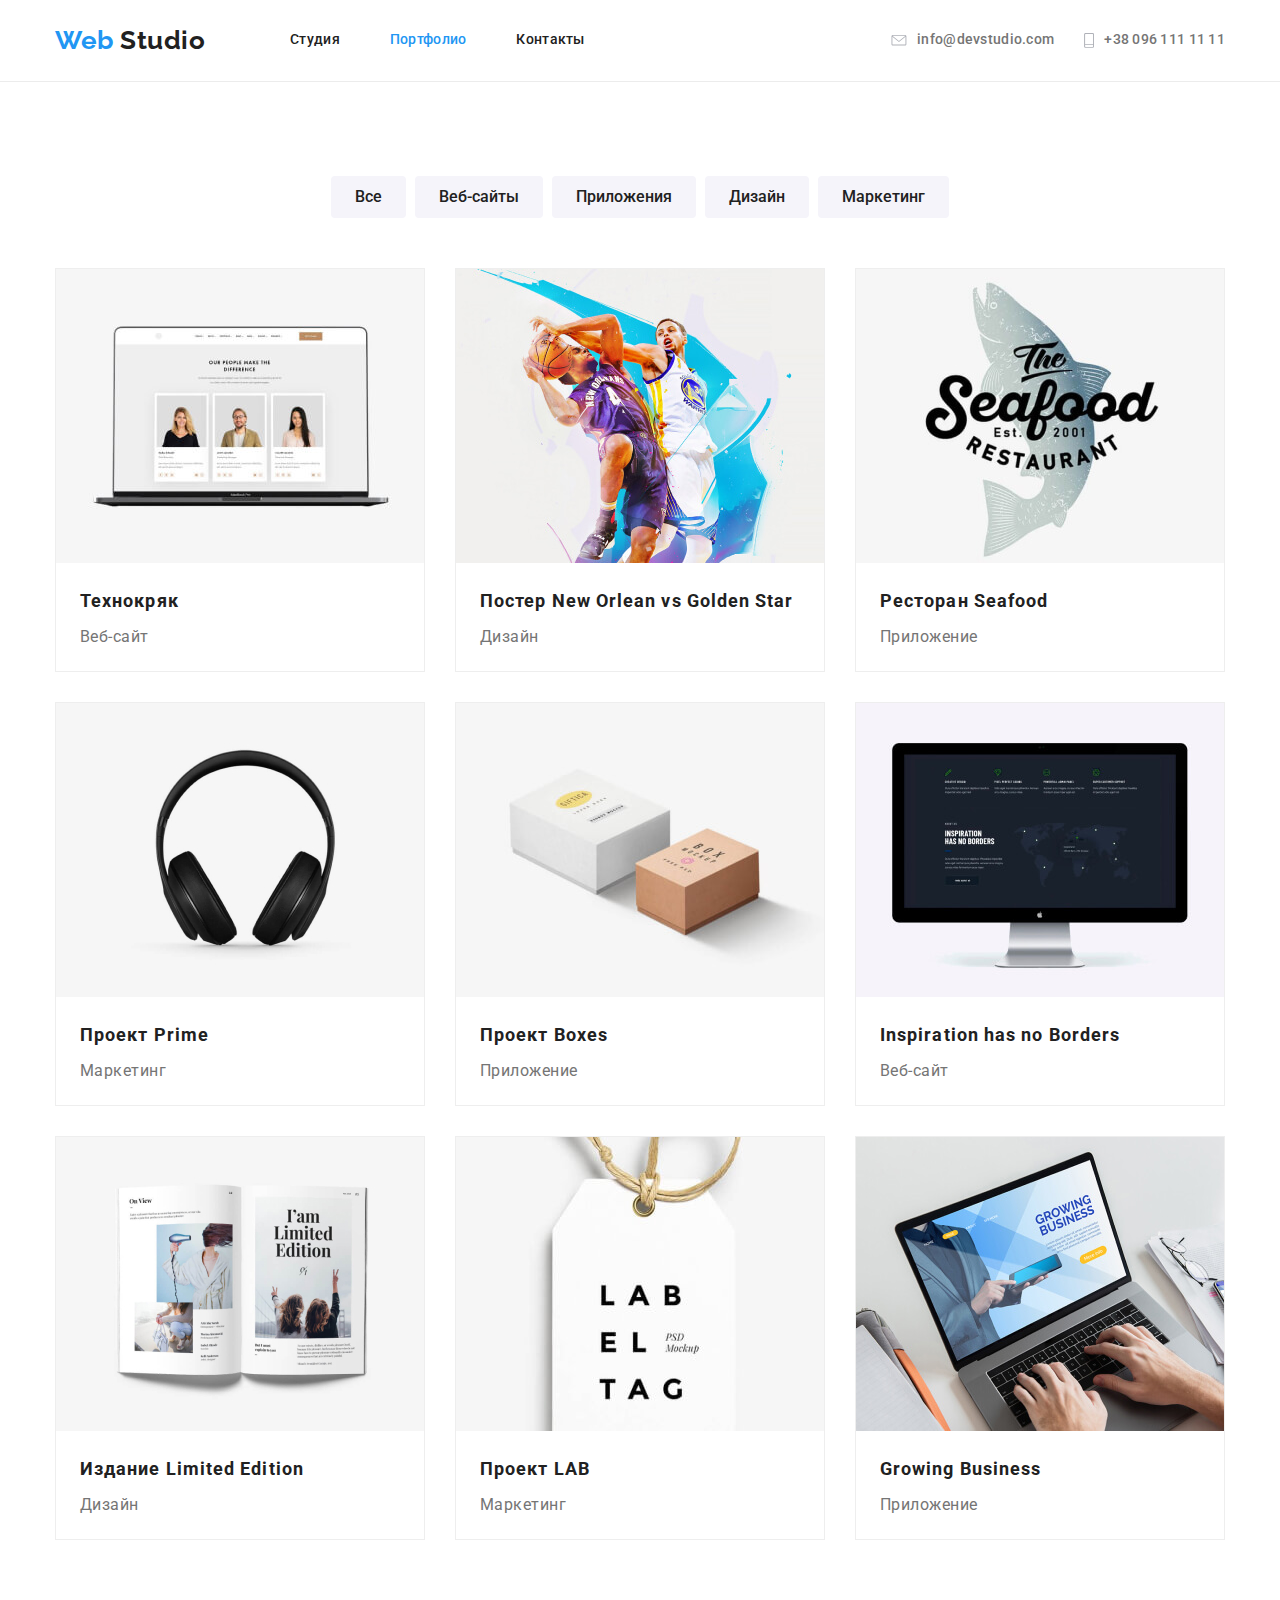
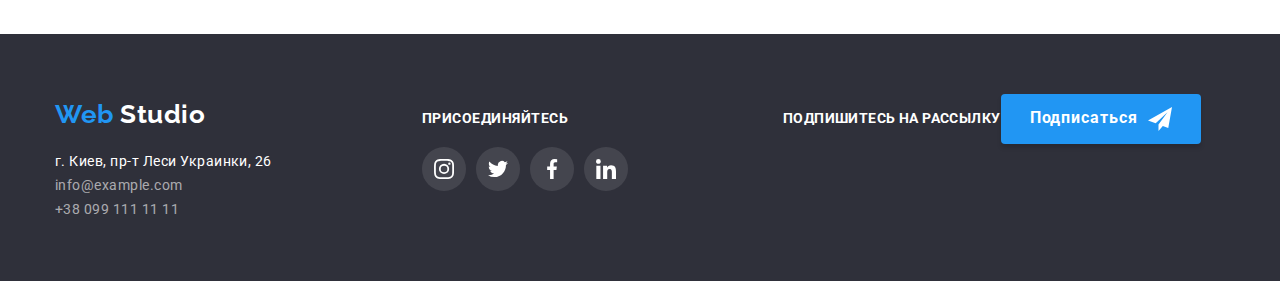
==== commit 0f54ef20: "Updated  css" ====
--- a/portfolio.html
+++ b/portfolio.html
@@ -50,183 +50,185 @@
     <!-- Main -->
     <main>
       <section class="portfolio-section-style">
-        <h1 hidden>Portfolio</h1>
-        <!--Portfolio filter-->
-        <ul class="portfolio-button section">
-          <li class="button-port">
-            <button type="button" class="button">Все</button>
-          </li>
-          <li class="button-port">
-            <button type="button" class="button">Веб-сайты</button>
-          </li>
-          <li class="button-port">
-            <button type="button" class="button">Приложения</button>
-          </li>
-          <li class="button-port">
-            <button type="button" class="button">Дизайн</button>
-          </li>
-          <li class="button-port">
-            <button type="button" class="button">Маркетинг</button>
-          </li>
-        </ul>
-        <!--Portfolio-->
-        <ul class="portfolio-works-list">
-          <li class="portfolio-works">
-            <a href="" class="works">
-              <img
-                src="./img/portfolio/first.jpg"
-                alt="Ноутбук"
-                height="294"
-                width="370"
-              />
-              <h2 class="portfolio-title">Технокряк</h2>
-              <p class="section-descrp">Веб-сайт</p>
-              <p hidden>
-                Технокряк это современная площадка распространения коронавируса.
-                Компании используют эту платформу для цифрового шпионажа и атак
-                на защищённые сервера конкурентов.
-              </p>
-            </a>
-          </li>
-          <li class="portfolio-works">
-            <a href="" class="works">
-              <img
-                src="./img/portfolio/neworlean.jpg "
-                alt="Постер"
-                height="294"
-                width="370"
-              />
-              <h2 class="portfolio-title">
-                Постер New Orlean vs Golden Star
-              </h2>
-              <p class="section-descrp">Дизайн</p>
-              <p hidden>
-                Технокряк это современная площадка распространения коронавируса.
-                Компании используют эту платформу для цифрового шпионажа и атак
-                на защищённые сервера конкурентов.
-              </p>
-            </a>
-          </li>
-          <li class="portfolio-works">
-            <a href="" class="works">
-              <img
-                src="./img/portfolio/seafood.jpg"
-                alt="Ресторан"
-                height="294"
-                width="370"
-              />
-              <h2 class="portfolio-title">Ресторан Seafood</h2>
-              <p class="section-descrp">Приложение</p>
-              <p hidden>
-                Технокряк это современная площадка распространения коронавируса.
-                Компании используют эту платформу для цифрового шпионажа и атак
-                на защищённые сервера конкурентов.
-              </p>
-            </a>
-          </li>
-          <li class="portfolio-works">
-            <a href="" class="works">
-              <img
-                src="./img/portfolio/prime.jpg"
-                alt="Наушники"
-                height="294"
-                width="370"
-              />
-              <h2 class="portfolio-title">Проект Prime</h2>
-              <p class="section-descrp">Маркетинг</p>
-              <p hidden>
-                Технокряк это современная площадка распространения коронавируса.
-                Компании используют эту платформу для цифрового шпионажа и атак
-                на защищённые сервера конкурентов.
-              </p>
-            </a>
-          </li>
-          <li class="portfolio-works">
-            <a href="" class="works">
-              <img
-                src="./img/portfolio/boxes.jpg"
-                alt="Коробки"
-                height="294"
-                width="370"
-              />
-              <h2 class="portfolio-title">Проект Boxes</h2>
-              <p class="section-descrp">Приложение</p>
-              <p hidden>
-                Технокряк это современная площадка распространения коронавируса.
-                Компании используют эту платформу для цифрового шпионажа и атак
-                на защищённые сервера конкурентов.
-              </p>
-            </a>
-          </li>
-          <li class="portfolio-works">
-            <a href="" class="works">
-              <img
-                src="./img/portfolio/borders.jpg"
-                alt="Монитор Компьютера"
-                height="294"
-                width="370"
-              />
-              <h2 class="portfolio-title">Inspiration has no Borders</h2>
-              <p class="section-descrp">Веб-сайт</p>
-              <p hidden>
-                Технокряк это современная площадка распространения коронавируса.
-                Компании используют эту платформу для цифрового шпионажа и атак
-                на защищённые сервера конкурентов.
-              </p>
-            </a>
-          </li>
-          <li class="portfolio-works">
-            <a href="" class="works">
-              <img
-                src="./img/portfolio/edition.jpg"
-                alt="Журнал"
-                height="294"
-                width="370"
-              />
-              <h2 class="portfolio-title">Издание Limited Edition</h2>
-              <p class="section-descrp">Дизайн</p>
-              <p hidden>
-                Технокряк это современная площадка распространения коронавируса.
-                Компании используют эту платформу для цифрового шпионажа и атак
-                на защищённые сервера конкурентов.
-              </p>
-            </a>
-          </li>
-          <li class="portfolio-works">
-            <a href="" class="works">
-              <img
-                src="./img/portfolio/lab.jpg"
-                alt="Логотип компании"
-                height="294"
-                width="370"
-              />
-              <h2 class="portfolio-title">Проект LAB</h2>
-              <p class="section-descrp">Маркетинг</p>
-              <p hidden>
-                Технокряк это современная площадка распространения коронавируса.
-                Компании используют эту платформу для цифрового шпионажа и атак
-                на защищённые сервера конкурентов.
-              </p>
-            </a>
-          </li>
-          <li class="portfolio-works">
-            <a href="" class="works">
-              <img
-                src="./img/portfolio/business.jpg"
-                alt="Ноутбук"
-                height="294"
-                width="370"
-              />
-              <h2 class="portfolio-title">Growing Business</h2>
-              <p class="section-descrp">Приложение</p>
-              <p hidden>
-                Технокряк это современная площадка распространения коронавируса.
-                Компании используют эту платформу для цифрового шпионажа и атак
-                на защищённые сервера конкурентов.
-              </p>
-            </a>
-          </li>
-        </ul>
+        <div class="container">
+          <h1 hidden>Portfolio</h1>
+          <!--Portfolio filter-->
+          <ul class="portfolio-button section">
+            <li class="button-port">
+              <button type="button" class="button">Все</button>
+            </li>
+            <li class="button-port">
+              <button type="button" class="button">Веб-сайты</button>
+            </li>
+            <li class="button-port">
+              <button type="button" class="button">Приложения</button>
+            </li>
+            <li class="button-port">
+              <button type="button" class="button">Дизайн</button>
+            </li>
+            <li class="button-port">
+              <button type="button" class="button">Маркетинг</button>
+            </li>
+          </ul>
+          <!--Portfolio-->
+          <ul class="portfolio-works-list">
+            <li class="portfolio-works">
+              <a href="" class="works">
+                <img
+                  src="./img/portfolio/first.jpg"
+                  alt="Ноутбук"
+                  height="294"
+                  width="370"
+                />
+                <h2 class="portfolio-title">Технокряк</h2>
+                <p class="section-descrp">Веб-сайт</p>
+                <p hidden>
+                  Технокряк это современная площадка распространения
+                  коронавируса. Компании используют эту платформу для цифрового
+                  шпионажа и атак на защищённые сервера конкурентов.
+                </p>
+              </a>
+            </li>
+            <li class="portfolio-works">
+              <a href="" class="works">
+                <img
+                  src="./img/portfolio/neworlean.jpg "
+                  alt="Постер"
+                  height="294"
+                  width="370"
+                />
+                <h2 class="portfolio-title">
+                  Постер New Orlean vs Golden Star
+                </h2>
+                <p class="section-descrp">Дизайн</p>
+                <p hidden>
+                  Технокряк это современная площадка распространения
+                  коронавируса. Компании используют эту платформу для цифрового
+                  шпионажа и атак на защищённые сервера конкурентов.
+                </p>
+              </a>
+            </li>
+            <li class="portfolio-works">
+              <a href="" class="works">
+                <img
+                  src="./img/portfolio/seafood.jpg"
+                  alt="Ресторан"
+                  height="294"
+                  width="370"
+                />
+                <h2 class="portfolio-title">Ресторан Seafood</h2>
+                <p class="section-descrp">Приложение</p>
+                <p hidden>
+                  Технокряк это современная площадка распространения
+                  коронавируса. Компании используют эту платформу для цифрового
+                  шпионажа и атак на защищённые сервера конкурентов.
+                </p>
+              </a>
+            </li>
+            <li class="portfolio-works">
+              <a href="" class="works">
+                <img
+                  src="./img/portfolio/prime.jpg"
+                  alt="Наушники"
+                  height="294"
+                  width="370"
+                />
+                <h2 class="portfolio-title">Проект Prime</h2>
+                <p class="section-descrp">Маркетинг</p>
+                <p hidden>
+                  Технокряк это современная площадка распространения
+                  коронавируса. Компании используют эту платформу для цифрового
+                  шпионажа и атак на защищённые сервера конкурентов.
+                </p>
+              </a>
+            </li>
+            <li class="portfolio-works">
+              <a href="" class="works">
+                <img
+                  src="./img/portfolio/boxes.jpg"
+                  alt="Коробки"
+                  height="294"
+                  width="370"
+                />
+                <h2 class="portfolio-title">Проект Boxes</h2>
+                <p class="section-descrp">Приложение</p>
+                <p hidden>
+                  Технокряк это современная площадка распространения
+                  коронавируса. Компании используют эту платформу для цифрового
+                  шпионажа и атак на защищённые сервера конкурентов.
+                </p>
+              </a>
+            </li>
+            <li class="portfolio-works">
+              <a href="" class="works">
+                <img
+                  src="./img/portfolio/borders.jpg"
+                  alt="Монитор Компьютера"
+                  height="294"
+                  width="370"
+                />
+                <h2 class="portfolio-title">Inspiration has no Borders</h2>
+                <p class="section-descrp">Веб-сайт</p>
+                <p hidden>
+                  Технокряк это современная площадка распространения
+                  коронавируса. Компании используют эту платформу для цифрового
+                  шпионажа и атак на защищённые сервера конкурентов.
+                </p>
+              </a>
+            </li>
+            <li class="portfolio-works">
+              <a href="" class="works">
+                <img
+                  src="./img/portfolio/edition.jpg"
+                  alt="Журнал"
+                  height="294"
+                  width="370"
+                />
+                <h2 class="portfolio-title">Издание Limited Edition</h2>
+                <p class="section-descrp">Дизайн</p>
+                <p hidden>
+                  Технокряк это современная площадка распространения
+                  коронавируса. Компании используют эту платформу для цифрового
+                  шпионажа и атак на защищённые сервера конкурентов.
+                </p>
+              </a>
+            </li>
+            <li class="portfolio-works">
+              <a href="" class="works">
+                <img
+                  src="./img/portfolio/lab.jpg"
+                  alt="Логотип компании"
+                  height="294"
+                  width="370"
+                />
+                <h2 class="portfolio-title">Проект LAB</h2>
+                <p class="section-descrp">Маркетинг</p>
+                <p hidden>
+                  Технокряк это современная площадка распространения
+                  коронавируса. Компании используют эту платформу для цифрового
+                  шпионажа и атак на защищённые сервера конкурентов.
+                </p>
+              </a>
+            </li>
+            <li class="portfolio-works">
+              <a href="" class="works">
+                <img
+                  src="./img/portfolio/business.jpg"
+                  alt="Ноутбук"
+                  height="294"
+                  width="370"
+                />
+                <h2 class="portfolio-title">Growing Business</h2>
+                <p class="section-descrp">Приложение</p>
+                <p hidden>
+                  Технокряк это современная площадка распространения
+                  коронавируса. Компании используют эту платформу для цифрового
+                  шпионажа и атак на защищённые сервера конкурентов.
+                </p>
+              </a>
+            </li>
+          </ul>
+        </div>
       </section>
     </main>
     <!-- Footer-->
--- a/css/style.css
+++ b/css/style.css
@@ -11,6 +11,11 @@
 html {
   box-sizing: border-box;
 }
+*,
+*::before,
+*::after {
+  box-sizing: inherit;
+}
 body {
   color: var(--primary-text-color);
   background-color: var(--background-color);
@@ -34,7 +39,7 @@
   display: block;
 }
 .container {
-  width: 1170px;
+  width: 1200px;
   padding-right: 15px;
   padding-left: 15px;
   margin-left: auto;
@@ -368,8 +373,7 @@
   display: flex;
   justify-content: center;
   align-items: center;
-
-  padding: 0 36px 44px 34px;
+  padding-bottom: 24px;
 }
 .team-sm-list:not(:last-child) {
   margin-right: 10px;
@@ -445,10 +449,12 @@
   padding-bottom: 60px;
   background-color: var(--fotter-color);
 }
-
+.footer-logo {
+  margin-right: 150px;
+}
 .left-side-logo {
   display: block;
-  margin-right: 150px;
+
   margin-left: 0;
   margin-bottom: 20px;
 }
@@ -475,16 +481,21 @@
   line-height: 1.7;
   text-decoration: none;
 }
+.phone-address {
+  margin-bottom: 0;
+}
 .addresscolor {
   color: rgba(255, 255, 255, 0.6);
 }
+.fotter-join-us {
+  margin-right: 155px;
+}
 
 .footer-sent {
   text-transform: uppercase;
   font-weight: 700;
   font-size: 14px;
   line-height: 1.14;
-  margin-right: 155px;
 }
 .join-us {
   margin-bottom: 20px;
@@ -628,10 +639,6 @@
 .portfolio-section-style {
   padding-top: 94px;
   padding-bottom: 94px;
-
-  width: 1170px;
-  padding-right: 15px;
-  padding-left: 15px;
   margin-left: auto;
   margin-right: auto;
 }
@@ -659,7 +666,7 @@
   text-decoration: none;
 }
 .portfolio-works {
-  overflow: hidden;
+  overflow: scroll;
 }
 
 .portfolio-title {
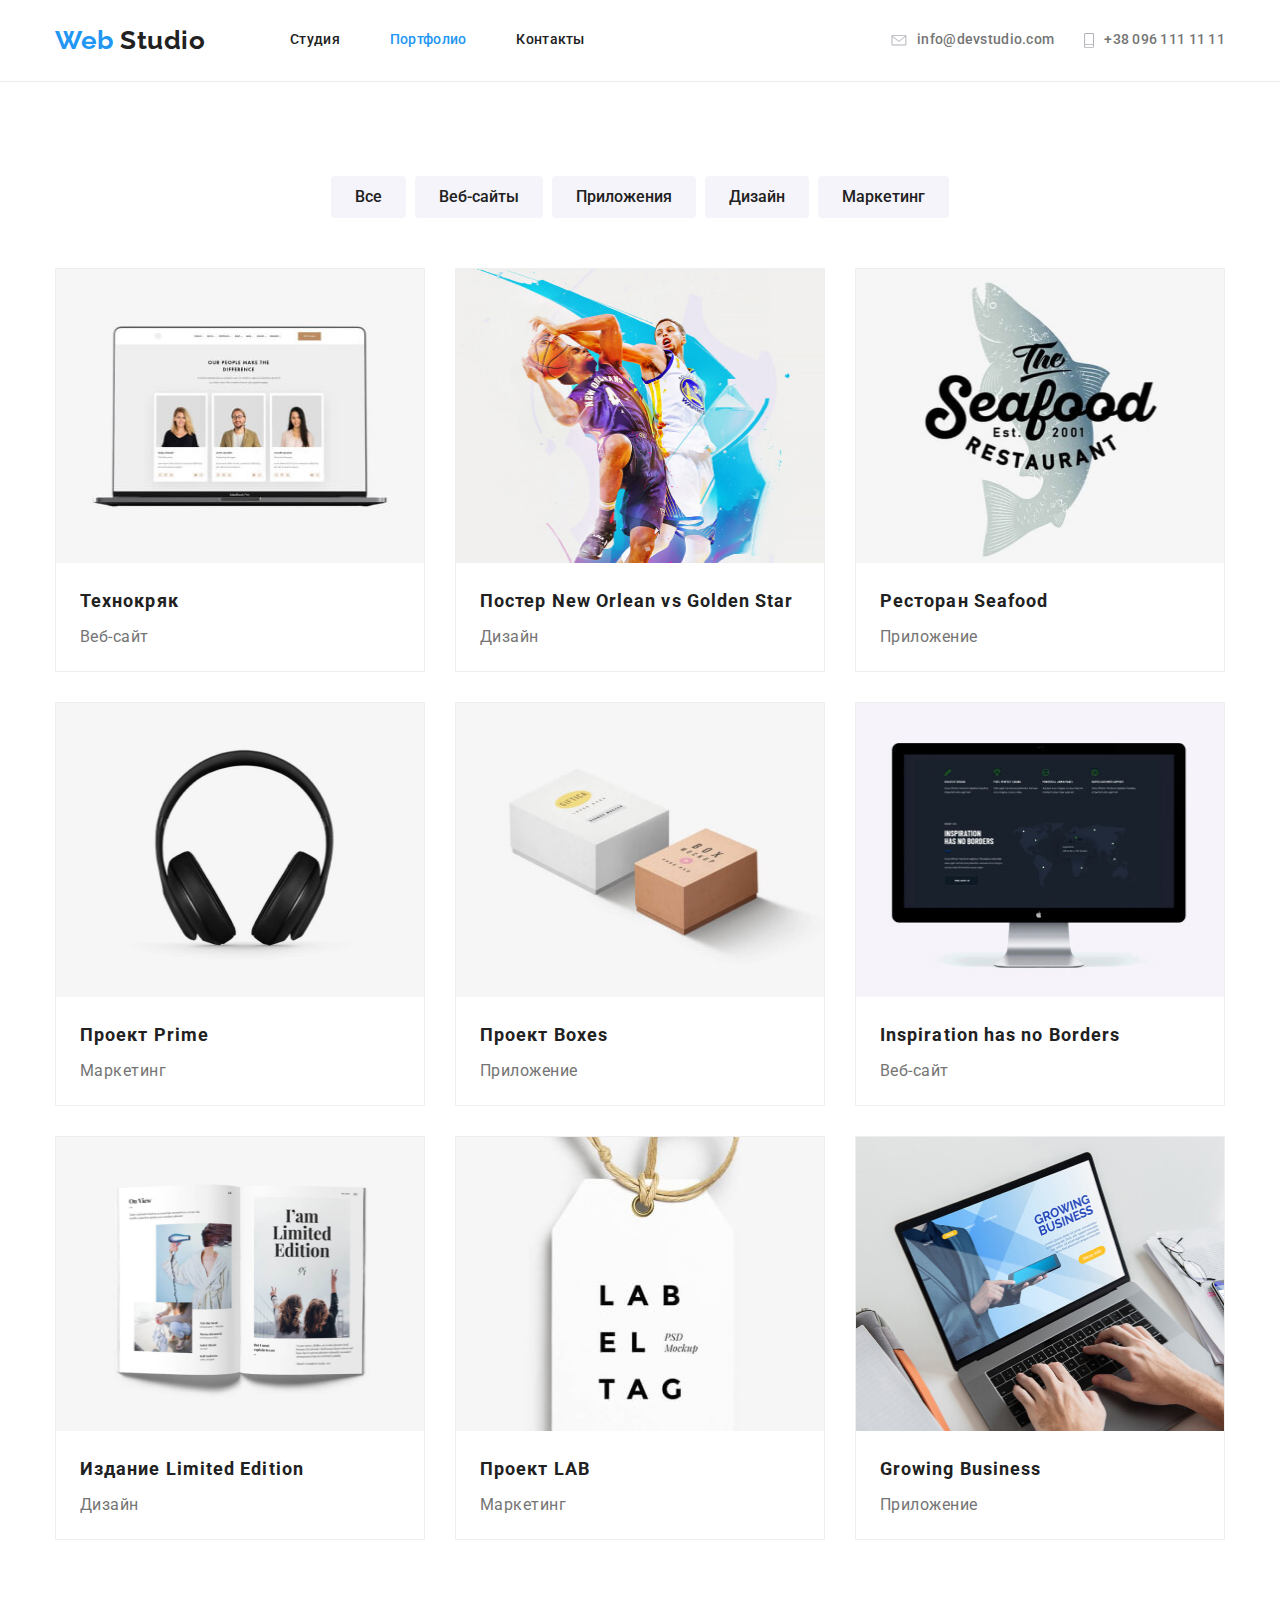
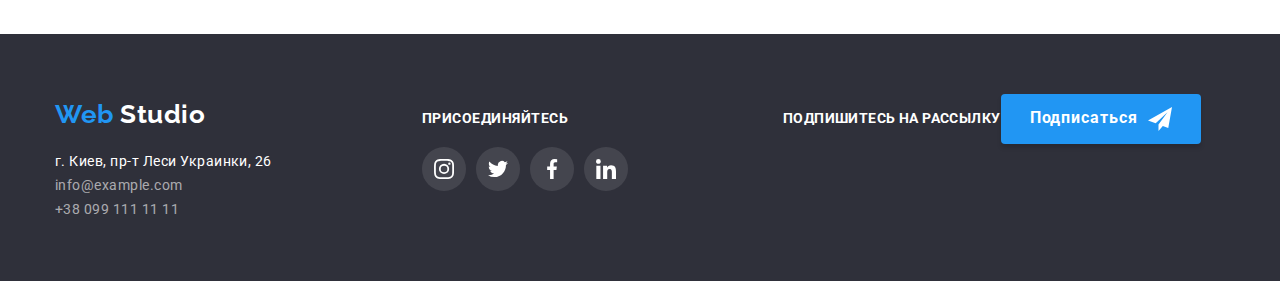
==== commit f4fe438f: "Updates css" ====
--- a/portfolio.html
+++ b/portfolio.html
@@ -78,7 +78,7 @@
                   src="./img/portfolio/first.jpg"
                   alt="Ноутбук"
                   height="294"
-                  width="370"
+                  width="368"
                 />
                 <h2 class="portfolio-title">Технокряк</h2>
                 <p class="section-descrp">Веб-сайт</p>
@@ -95,7 +95,7 @@
                   src="./img/portfolio/neworlean.jpg "
                   alt="Постер"
                   height="294"
-                  width="370"
+                  width="368"
                 />
                 <h2 class="portfolio-title">
                   Постер New Orlean vs Golden Star
@@ -114,7 +114,7 @@
                   src="./img/portfolio/seafood.jpg"
                   alt="Ресторан"
                   height="294"
-                  width="370"
+                  width="368"
                 />
                 <h2 class="portfolio-title">Ресторан Seafood</h2>
                 <p class="section-descrp">Приложение</p>
@@ -131,7 +131,7 @@
                   src="./img/portfolio/prime.jpg"
                   alt="Наушники"
                   height="294"
-                  width="370"
+                  width="368"
                 />
                 <h2 class="portfolio-title">Проект Prime</h2>
                 <p class="section-descrp">Маркетинг</p>
@@ -148,7 +148,7 @@
                   src="./img/portfolio/boxes.jpg"
                   alt="Коробки"
                   height="294"
-                  width="370"
+                  width="368"
                 />
                 <h2 class="portfolio-title">Проект Boxes</h2>
                 <p class="section-descrp">Приложение</p>
@@ -165,7 +165,7 @@
                   src="./img/portfolio/borders.jpg"
                   alt="Монитор Компьютера"
                   height="294"
-                  width="370"
+                  width="368"
                 />
                 <h2 class="portfolio-title">Inspiration has no Borders</h2>
                 <p class="section-descrp">Веб-сайт</p>
@@ -182,7 +182,7 @@
                   src="./img/portfolio/edition.jpg"
                   alt="Журнал"
                   height="294"
-                  width="370"
+                  width="368"
                 />
                 <h2 class="portfolio-title">Издание Limited Edition</h2>
                 <p class="section-descrp">Дизайн</p>
@@ -199,7 +199,7 @@
                   src="./img/portfolio/lab.jpg"
                   alt="Логотип компании"
                   height="294"
-                  width="370"
+                  width="368"
                 />
                 <h2 class="portfolio-title">Проект LAB</h2>
                 <p class="section-descrp">Маркетинг</p>
@@ -216,7 +216,7 @@
                   src="./img/portfolio/business.jpg"
                   alt="Ноутбук"
                   height="294"
-                  width="370"
+                  width="368"
                 />
                 <h2 class="portfolio-title">Growing Business</h2>
                 <p class="section-descrp">Приложение</p>
--- a/css/style.css
+++ b/css/style.css
@@ -652,7 +652,6 @@
   width: 370px;
   height: 404px;
 
-  box-sizing: border-box;
   background: #ffffff;
   border: 1px solid #eeeeee;
 }
@@ -664,9 +663,6 @@
 }
 .works {
   text-decoration: none;
-}
-.portfolio-works {
-  overflow: scroll;
 }
 
 .portfolio-title {
